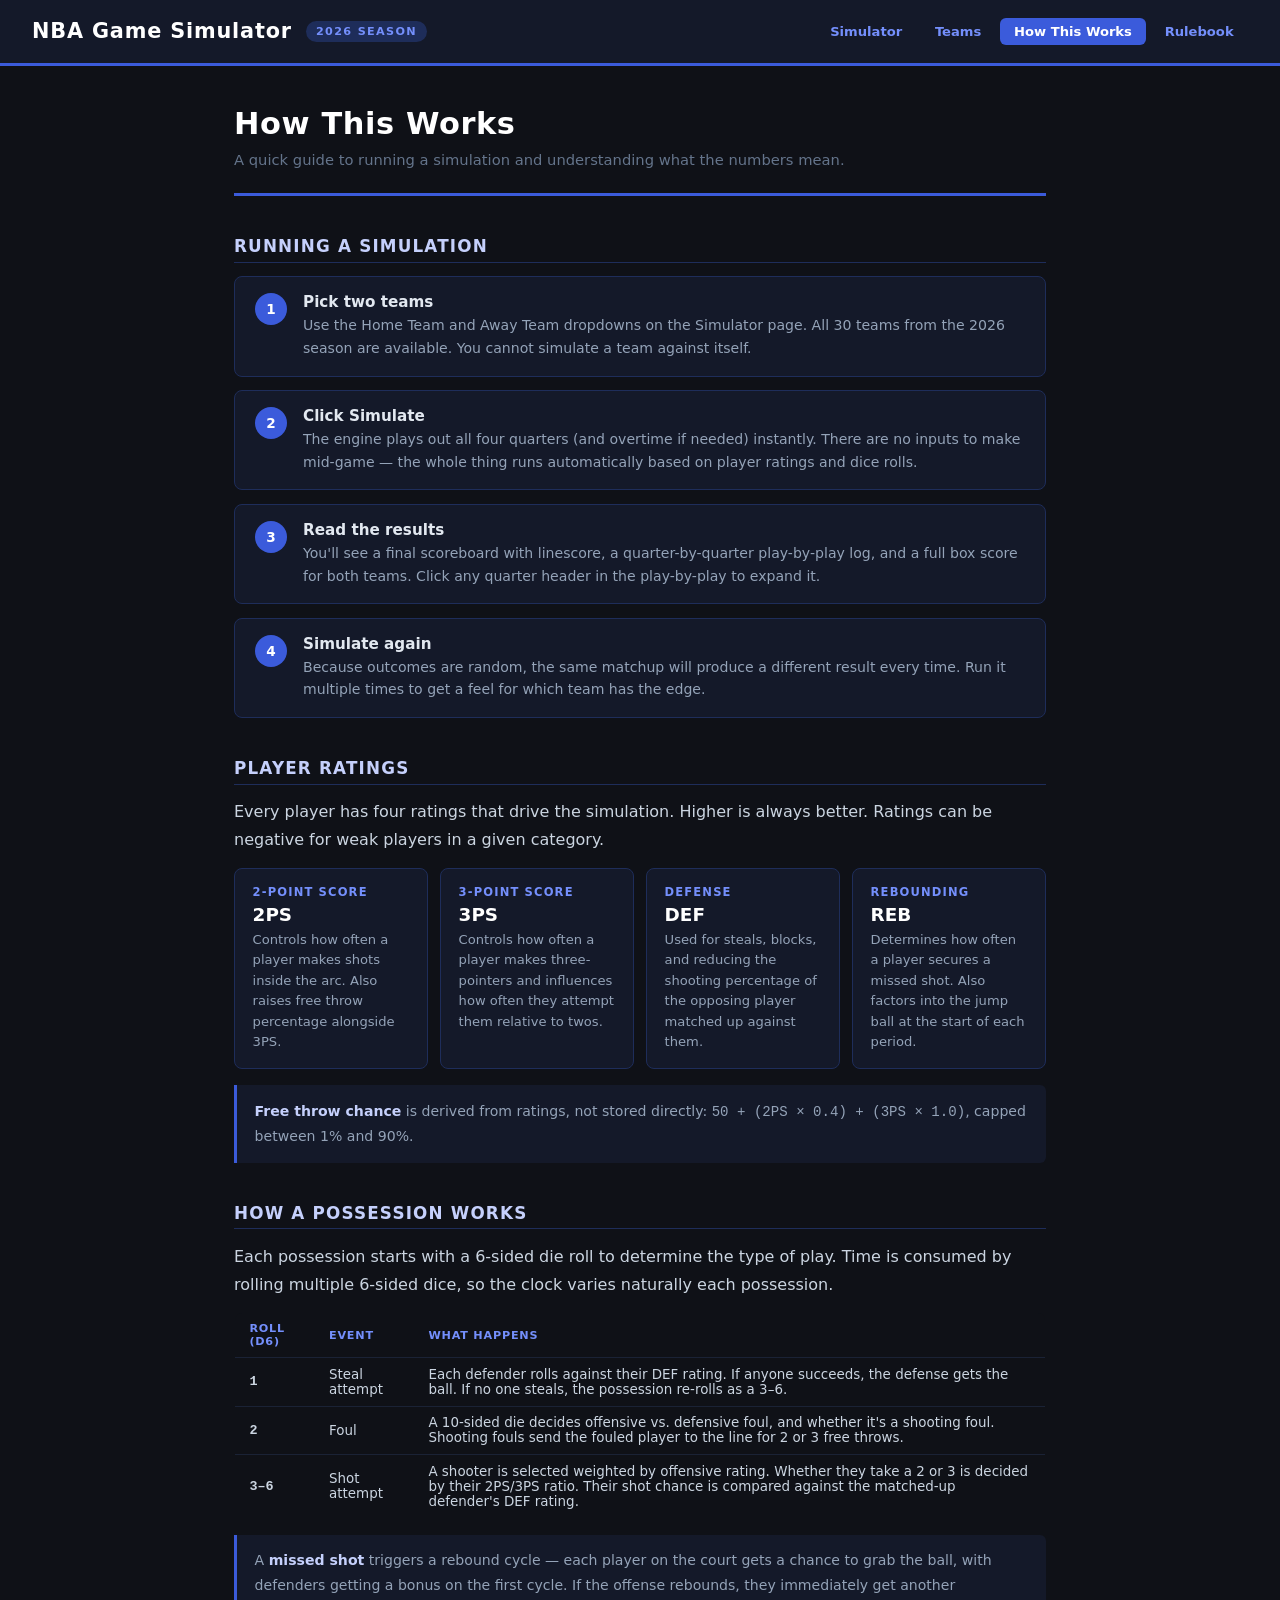
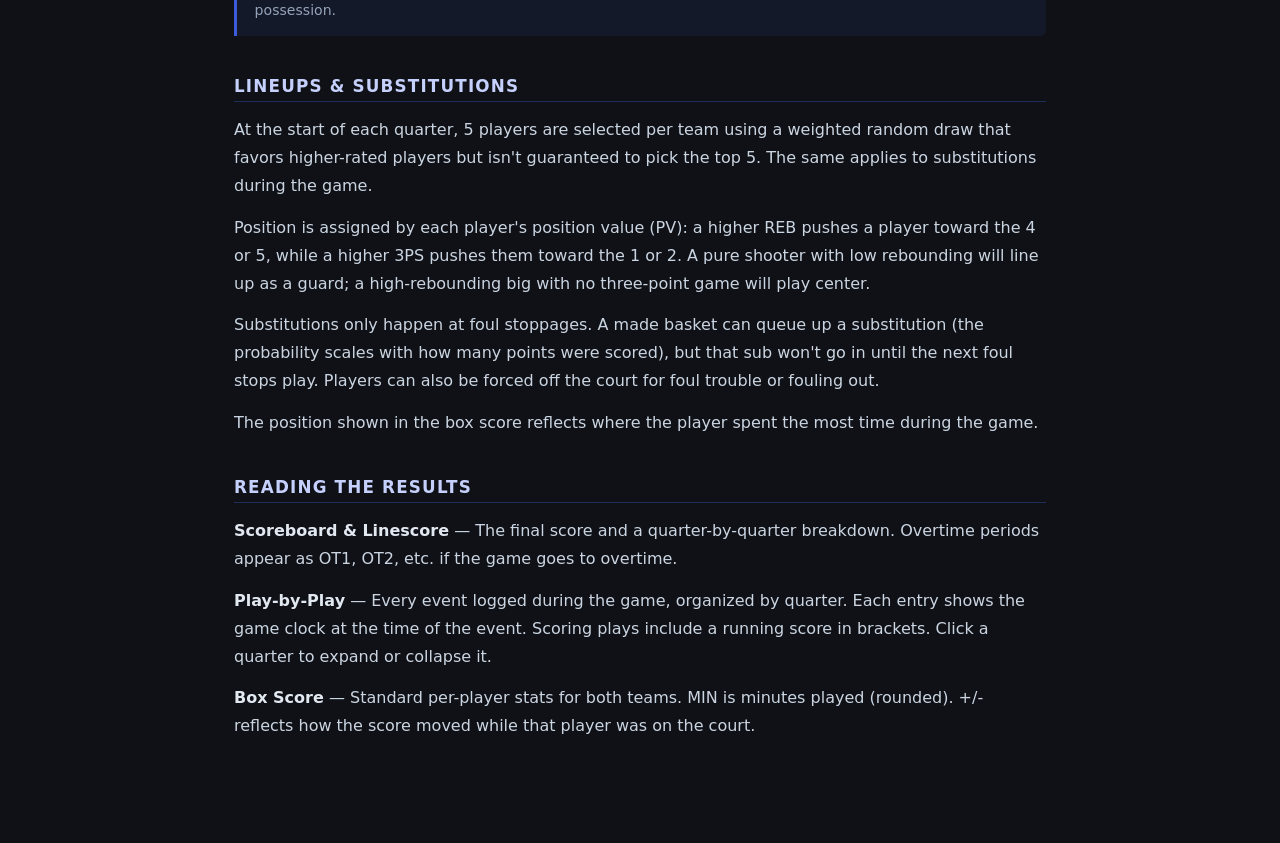
==== how-it-works.html @ 8e228cca "Add Teams and How This Works pages, switch to nba_rosters26_v2.json - Add teams.html: full roster vi" ====
<!DOCTYPE html>
<html lang="en">
<head>
  <meta charset="UTF-8">
  <meta name="viewport" content="width=device-width, initial-scale=1.0">
  <title>How This Works — NBA Game Simulator</title>
  <style>
    *, *::before, *::after { box-sizing: border-box; margin: 0; padding: 0; }

    body {
      font-family: 'Segoe UI', system-ui, sans-serif;
      background: #0f1117;
      color: #e2e8f0;
      min-height: 100vh;
    }

    header {
      background: #141929;
      border-bottom: 3px solid #3b5bdb;
      padding: 1.1rem 2rem;
      display: flex;
      align-items: center;
      justify-content: space-between;
      gap: 0.9rem;
    }
    .header-brand { display: flex; align-items: center; gap: 0.9rem; }
    header h1 { font-size: 1.3rem; font-weight: 800; letter-spacing: 0.04em; color: #fff; }
    .badge {
      font-size: 0.7rem; font-weight: 600; text-transform: uppercase;
      letter-spacing: 0.12em; color: #748ffc;
      background: #1e2d5a; padding: 0.25rem 0.6rem; border-radius: 999px;
    }
    .header-nav { display: flex; gap: 0.25rem; }
    .nav-link {
      color: #748ffc; text-decoration: none;
      padding: 0.4rem 0.9rem; border-radius: 6px;
      font-size: 0.82rem; font-weight: 600;
      transition: background 0.15s, color 0.15s;
    }
    .nav-link:hover { background: #1e2d5a; color: #c5d0fc; }
    .nav-link.active { background: #3b5bdb; color: #fff; }

    .container { max-width: 860px; margin: 0 auto; padding: 2.5rem 1.5rem 4rem; }

    /* ── Section layout ─────────────────────────────── */
    .page-title {
      font-size: 1.9rem; font-weight: 900; color: #fff;
      margin: 0 0 0.4rem; letter-spacing: 0.02em;
    }
    .page-subtitle {
      color: #64748b; font-size: 0.92rem; margin-bottom: 2.5rem;
      padding-bottom: 1.25rem; border-bottom: 3px solid #3b5bdb;
    }

    .section { margin-bottom: 2.5rem; }
    .section-title {
      font-size: 1.05rem; font-weight: 800; color: #c5d0fc;
      text-transform: uppercase; letter-spacing: 0.07em;
      margin-bottom: 0.85rem; padding-bottom: 0.35rem;
      border-bottom: 1px solid #1e2d5a;
    }

    p { color: #cbd5e1; line-height: 1.75; margin-bottom: 0.85rem; }
    p:last-child { margin-bottom: 0; }

    /* ── Steps ──────────────────────────────────────── */
    .steps { display: flex; flex-direction: column; gap: 0.85rem; }
    .step {
      display: flex; gap: 1rem; align-items: flex-start;
      background: #141929; border: 1px solid #1e2d5a;
      border-radius: 8px; padding: 1rem 1.25rem;
    }
    .step-num {
      flex-shrink: 0;
      width: 2rem; height: 2rem;
      background: #3b5bdb; color: #fff;
      border-radius: 50%; display: flex; align-items: center; justify-content: center;
      font-size: 0.85rem; font-weight: 800;
    }
    .step-body { flex: 1; }
    .step-body strong { color: #e2e8f0; display: block; margin-bottom: 0.2rem; font-size: 0.95rem; }
    .step-body span { color: #94a3b8; font-size: 0.88rem; line-height: 1.6; }

    /* ── Stat cards ─────────────────────────────────── */
    .stat-grid {
      display: grid;
      grid-template-columns: repeat(auto-fill, minmax(190px, 1fr));
      gap: 0.75rem;
    }
    .stat-card {
      background: #141929; border: 1px solid #1e2d5a;
      border-radius: 8px; padding: 1rem 1.1rem;
    }
    .stat-card .stat-name {
      font-size: 0.72rem; font-weight: 700; text-transform: uppercase;
      letter-spacing: 0.1em; color: #748ffc; margin-bottom: 0.35rem;
    }
    .stat-card .stat-abbr {
      font-size: 1.15rem; font-weight: 900; color: #fff; margin-bottom: 0.3rem;
    }
    .stat-card p { font-size: 0.82rem; color: #94a3b8; line-height: 1.55; margin: 0; }

    /* ── Event table ─────────────────────────────────── */
    .event-table {
      width: 100%; border-collapse: collapse;
      font-size: 0.84rem; border: 1px solid #1e2d5a; border-radius: 8px; overflow: hidden;
    }
    .event-table th, .event-table td {
      padding: 0.55rem 0.9rem; text-align: left; border-bottom: 1px solid #1a2235;
    }
    .event-table th {
      background: #0f1117; color: #748ffc;
      font-size: 0.7rem; font-weight: 700; text-transform: uppercase; letter-spacing: 0.07em;
    }
    .event-table td { color: #cbd5e1; }
    .event-table tr:last-child td { border-bottom: none; }
    .event-table tr:hover td { background: #172035; }
    .roll-val {
      font-family: 'Cascadia Code', 'Fira Code', 'Consolas', monospace;
      color: #69db7c; font-weight: 700;
    }

    /* ── Callout ────────────────────────────────────── */
    .callout {
      border-left: 3px solid #3b5bdb; background: #141929;
      border-radius: 0 6px 6px 0; padding: 0.85rem 1.1rem;
      margin-top: 1rem;
    }
    .callout p { font-size: 0.88rem; color: #94a3b8; margin: 0; }
    .callout strong { color: #c5d0fc; }
  </style>
</head>
<body>

<header>
  <div class="header-brand">
    <h1>NBA Game Simulator</h1>
    <span class="badge">2026 Season</span>
  </div>
  <nav class="header-nav">
    <a href="index.html" class="nav-link">Simulator</a>
    <a href="teams.html" class="nav-link">Teams</a>
    <a href="how-it-works.html" class="nav-link active">How This Works</a>
    <a href="rulebook.html" class="nav-link">Rulebook</a>
  </nav>
</header>

<div class="container">

  <h1 class="page-title">How This Works</h1>
  <p class="page-subtitle">A quick guide to running a simulation and understanding what the numbers mean.</p>

  <!-- ── Running a Simulation ───────────────────── -->
  <div class="section">
    <div class="section-title">Running a Simulation</div>
    <div class="steps">
      <div class="step">
        <div class="step-num">1</div>
        <div class="step-body">
          <strong>Pick two teams</strong>
          <span>Use the Home Team and Away Team dropdowns on the Simulator page. All 30 teams from the 2026 season are available. You cannot simulate a team against itself.</span>
        </div>
      </div>
      <div class="step">
        <div class="step-num">2</div>
        <div class="step-body">
          <strong>Click Simulate</strong>
          <span>The engine plays out all four quarters (and overtime if needed) instantly. There are no inputs to make mid-game — the whole thing runs automatically based on player ratings and dice rolls.</span>
        </div>
      </div>
      <div class="step">
        <div class="step-num">3</div>
        <div class="step-body">
          <strong>Read the results</strong>
          <span>You'll see a final scoreboard with linescore, a quarter-by-quarter play-by-play log, and a full box score for both teams. Click any quarter header in the play-by-play to expand it.</span>
        </div>
      </div>
      <div class="step">
        <div class="step-num">4</div>
        <div class="step-body">
          <strong>Simulate again</strong>
          <span>Because outcomes are random, the same matchup will produce a different result every time. Run it multiple times to get a feel for which team has the edge.</span>
        </div>
      </div>
    </div>
  </div>

  <!-- ── Player Ratings ─────────────────────────── -->
  <div class="section">
    <div class="section-title">Player Ratings</div>
    <p>Every player has four ratings that drive the simulation. Higher is always better. Ratings can be negative for weak players in a given category.</p>
    <div class="stat-grid">
      <div class="stat-card">
        <div class="stat-name">2-Point Score</div>
        <div class="stat-abbr">2PS</div>
        <p>Controls how often a player makes shots inside the arc. Also raises free throw percentage alongside 3PS.</p>
      </div>
      <div class="stat-card">
        <div class="stat-name">3-Point Score</div>
        <div class="stat-abbr">3PS</div>
        <p>Controls how often a player makes three-pointers and influences how often they attempt them relative to twos.</p>
      </div>
      <div class="stat-card">
        <div class="stat-name">Defense</div>
        <div class="stat-abbr">DEF</div>
        <p>Used for steals, blocks, and reducing the shooting percentage of the opposing player matched up against them.</p>
      </div>
      <div class="stat-card">
        <div class="stat-name">Rebounding</div>
        <div class="stat-abbr">REB</div>
        <p>Determines how often a player secures a missed shot. Also factors into the jump ball at the start of each period.</p>
      </div>
    </div>
    <div class="callout">
      <p><strong>Free throw chance</strong> is derived from ratings, not stored directly: <code>50 + (2PS × 0.4) + (3PS × 1.0)</code>, capped between 1% and 90%.</p>
    </div>
  </div>

  <!-- ── How a Possession Works ─────────────────── -->
  <div class="section">
    <div class="section-title">How a Possession Works</div>
    <p>Each possession starts with a 6-sided die roll to determine the type of play. Time is consumed by rolling multiple 6-sided dice, so the clock varies naturally each possession.</p>
    <table class="event-table">
      <thead>
        <tr><th>Roll (d6)</th><th>Event</th><th>What happens</th></tr>
      </thead>
      <tbody>
        <tr>
          <td class="roll-val">1</td>
          <td>Steal attempt</td>
          <td>Each defender rolls against their DEF rating. If anyone succeeds, the defense gets the ball. If no one steals, the possession re-rolls as a 3–6.</td>
        </tr>
        <tr>
          <td class="roll-val">2</td>
          <td>Foul</td>
          <td>A 10-sided die decides offensive vs. defensive foul, and whether it's a shooting foul. Shooting fouls send the fouled player to the line for 2 or 3 free throws.</td>
        </tr>
        <tr>
          <td class="roll-val">3–6</td>
          <td>Shot attempt</td>
          <td>A shooter is selected weighted by offensive rating. Whether they take a 2 or 3 is decided by their 2PS/3PS ratio. Their shot chance is compared against the matched-up defender's DEF rating.</td>
        </tr>
      </tbody>
    </table>
    <div class="callout">
      <p>A <strong>missed shot</strong> triggers a rebound cycle — each player on the court gets a chance to grab the ball, with defenders getting a bonus on the first cycle. If the offense rebounds, they immediately get another possession.</p>
    </div>
  </div>

  <!-- ── Lineups & Substitutions ────────────────── -->
  <div class="section">
    <div class="section-title">Lineups &amp; Substitutions</div>
    <p>At the start of each quarter, 5 players are selected per team using a weighted random draw that favors higher-rated players but isn't guaranteed to pick the top 5. The same applies to substitutions during the game.</p>
    <p>Position is assigned by each player's position value (PV): a higher REB pushes a player toward the 4 or 5, while a higher 3PS pushes them toward the 1 or 2. A pure shooter with low rebounding will line up as a guard; a high-rebounding big with no three-point game will play center.</p>
    <p>Substitutions only happen at foul stoppages. A made basket can queue up a substitution (the probability scales with how many points were scored), but that sub won't go in until the next foul stops play. Players can also be forced off the court for foul trouble or fouling out.</p>
    <p>The position shown in the box score reflects where the player spent the most time during the game.</p>
  </div>

  <!-- ── Reading the Results ────────────────────── -->
  <div class="section">
    <div class="section-title">Reading the Results</div>
    <p><strong style="color:#e2e8f0;">Scoreboard &amp; Linescore</strong> — The final score and a quarter-by-quarter breakdown. Overtime periods appear as OT1, OT2, etc. if the game goes to overtime.</p>
    <p><strong style="color:#e2e8f0;">Play-by-Play</strong> — Every event logged during the game, organized by quarter. Each entry shows the game clock at the time of the event. Scoring plays include a running score in brackets. Click a quarter to expand or collapse it.</p>
    <p><strong style="color:#e2e8f0;">Box Score</strong> — Standard per-player stats for both teams. MIN is minutes played (rounded). +/- reflects how the score moved while that player was on the court.</p>
  </div>

</div>
</body>
</html>
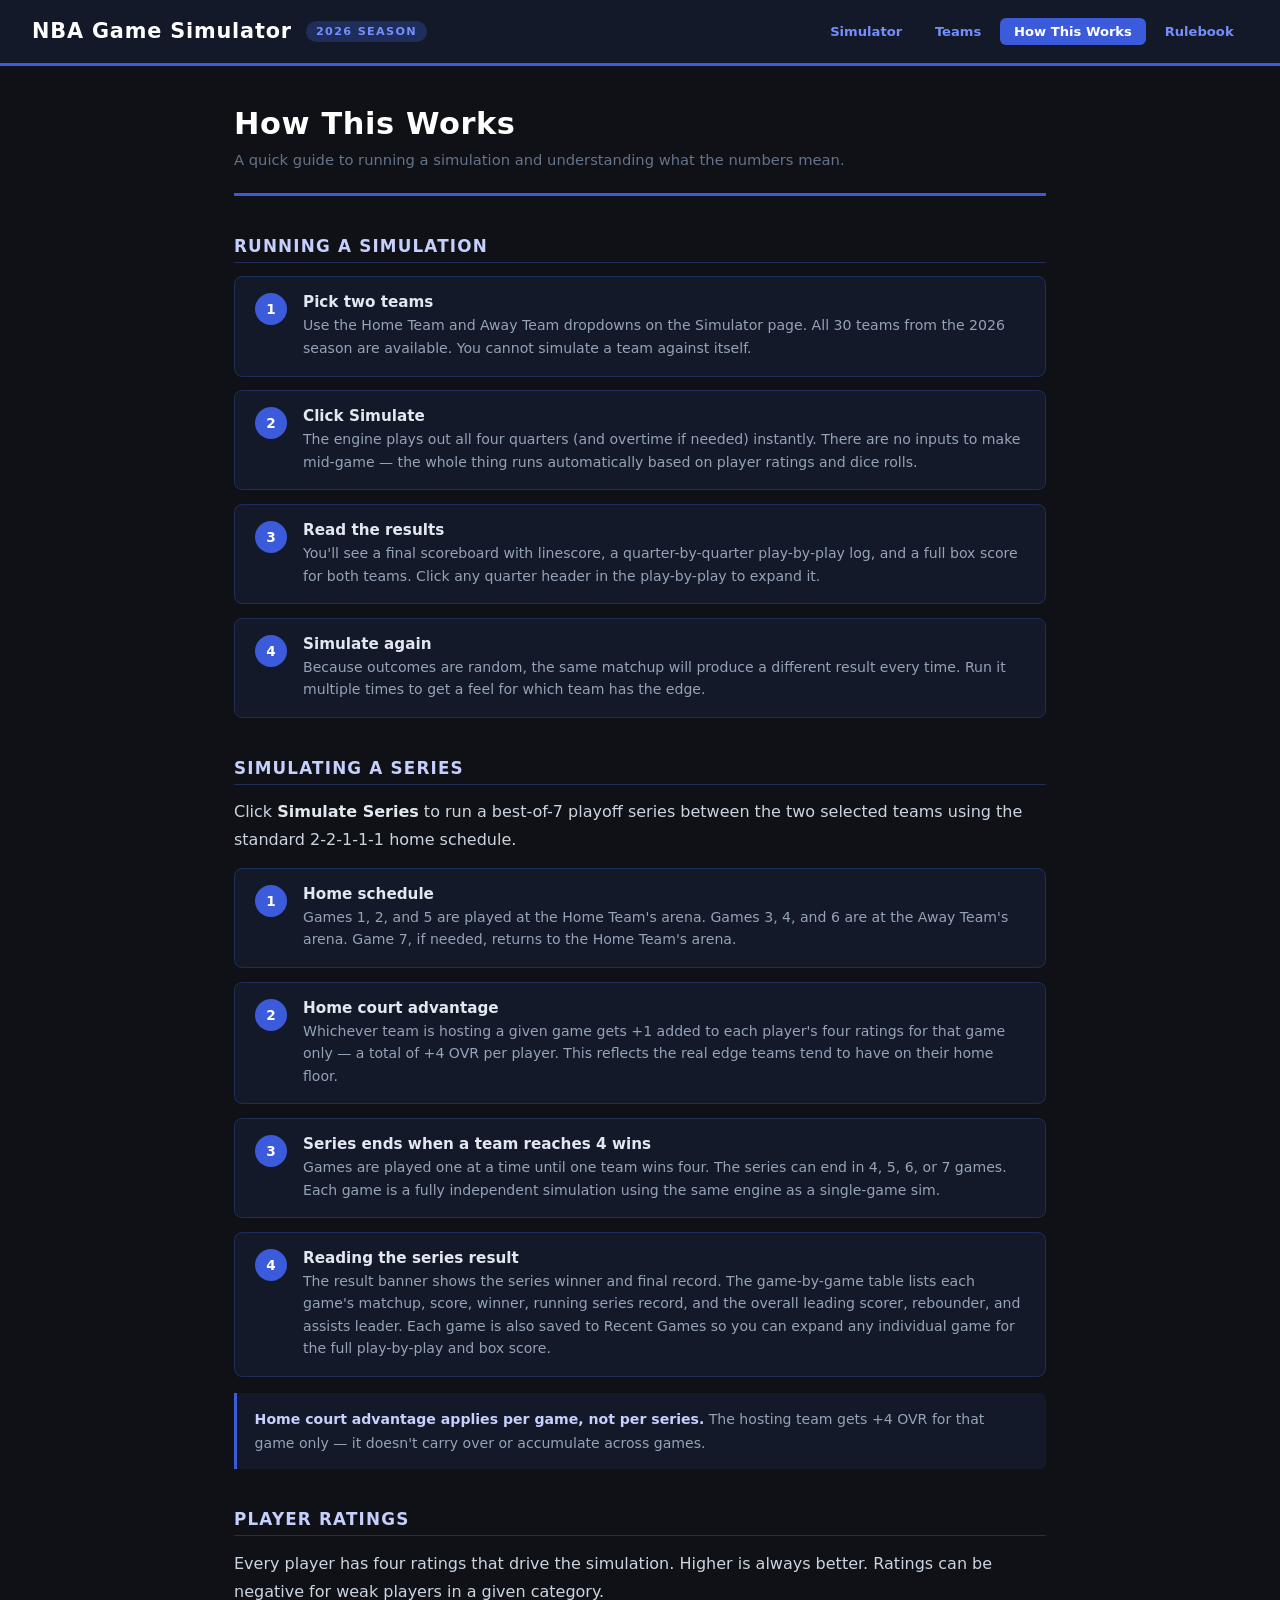
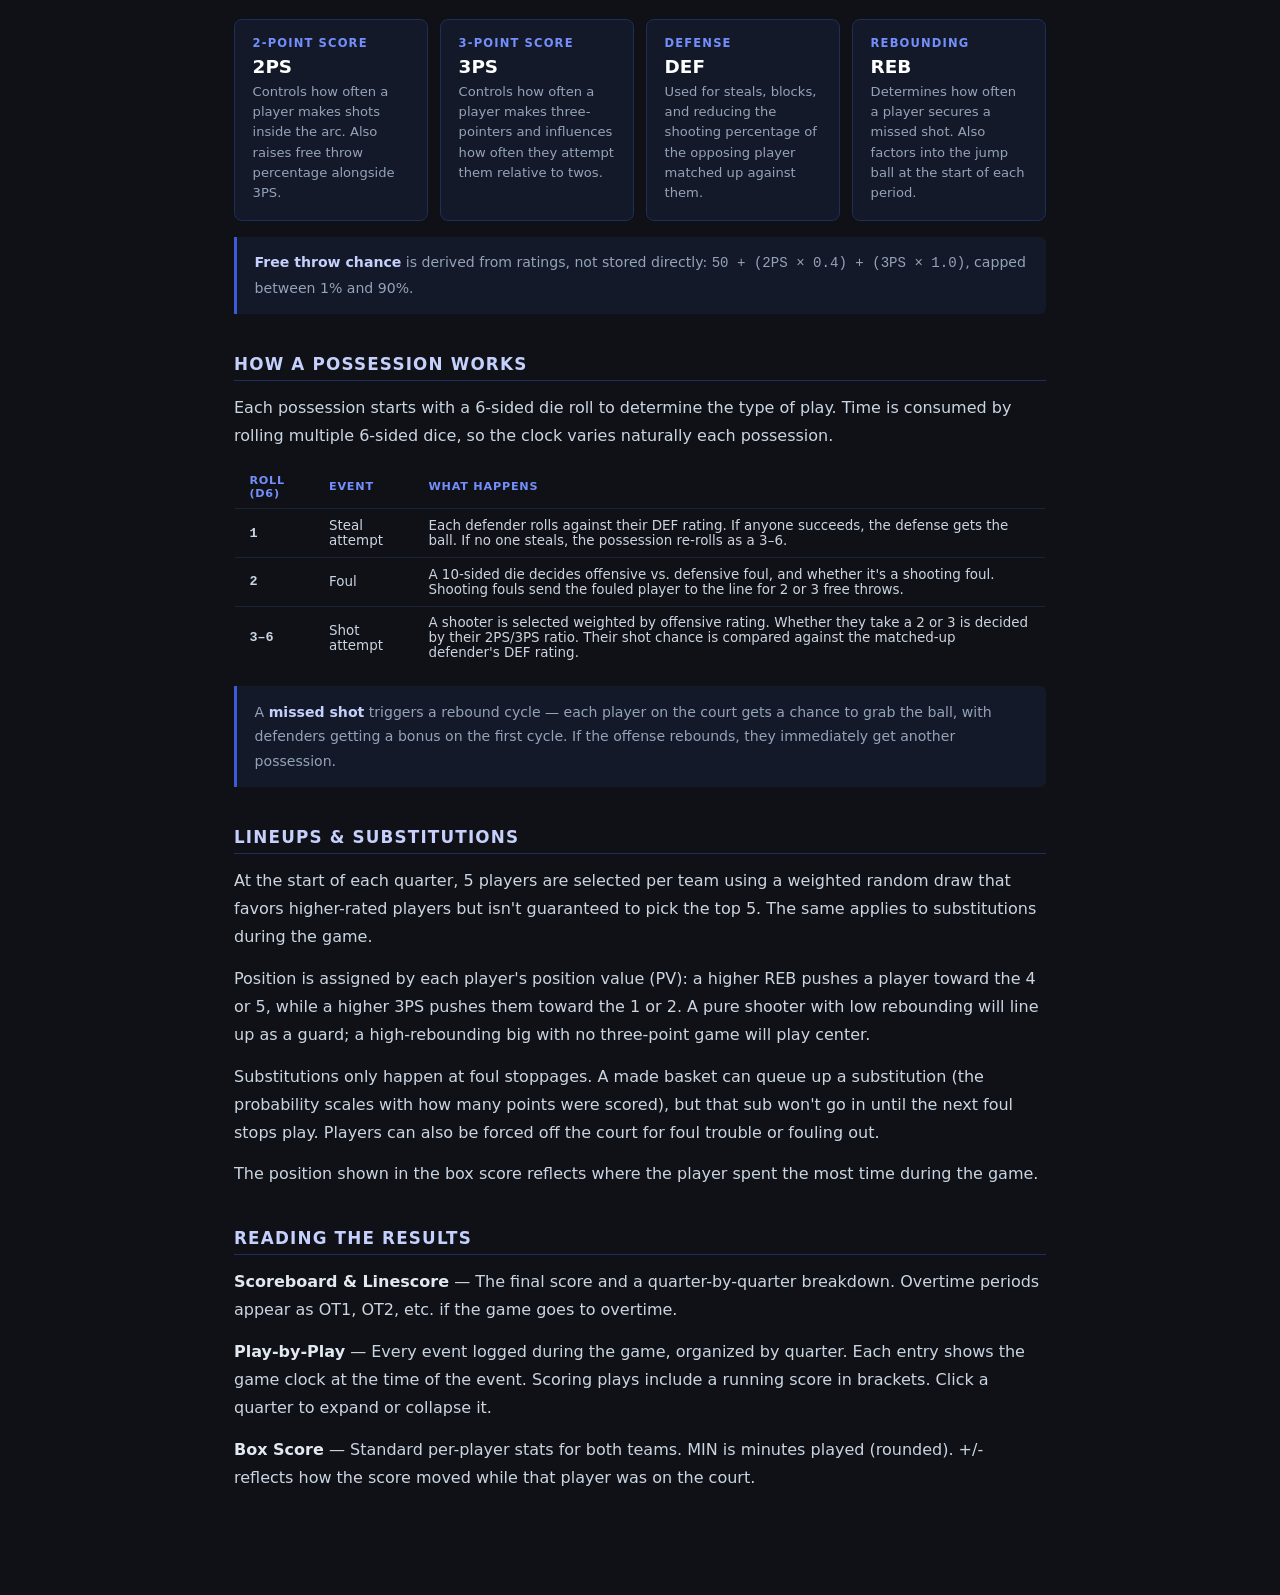
==== commit 435773e5: "Add series mode explanation to How It Works page" ====
--- a/how-it-works.html
+++ b/how-it-works.html
@@ -4,42 +4,8 @@
   <meta charset="UTF-8">
   <meta name="viewport" content="width=device-width, initial-scale=1.0">
   <title>How This Works — NBA Game Simulator</title>
+  <link rel="stylesheet" href="common.css">
   <style>
-    *, *::before, *::after { box-sizing: border-box; margin: 0; padding: 0; }
-
-    body {
-      font-family: 'Segoe UI', system-ui, sans-serif;
-      background: #0f1117;
-      color: #e2e8f0;
-      min-height: 100vh;
-    }
-
-    header {
-      background: #141929;
-      border-bottom: 3px solid #3b5bdb;
-      padding: 1.1rem 2rem;
-      display: flex;
-      align-items: center;
-      justify-content: space-between;
-      gap: 0.9rem;
-    }
-    .header-brand { display: flex; align-items: center; gap: 0.9rem; }
-    header h1 { font-size: 1.3rem; font-weight: 800; letter-spacing: 0.04em; color: #fff; }
-    .badge {
-      font-size: 0.7rem; font-weight: 600; text-transform: uppercase;
-      letter-spacing: 0.12em; color: #748ffc;
-      background: #1e2d5a; padding: 0.25rem 0.6rem; border-radius: 999px;
-    }
-    .header-nav { display: flex; gap: 0.25rem; }
-    .nav-link {
-      color: #748ffc; text-decoration: none;
-      padding: 0.4rem 0.9rem; border-radius: 6px;
-      font-size: 0.82rem; font-weight: 600;
-      transition: background 0.15s, color 0.15s;
-    }
-    .nav-link:hover { background: #1e2d5a; color: #c5d0fc; }
-    .nav-link.active { background: #3b5bdb; color: #fff; }
-
     .container { max-width: 860px; margin: 0 auto; padding: 2.5rem 1.5rem 4rem; }
 
     /* ── Section layout ─────────────────────────────── */
@@ -182,6 +148,45 @@
           <span>Because outcomes are random, the same matchup will produce a different result every time. Run it multiple times to get a feel for which team has the edge.</span>
         </div>
       </div>
+    </div>
+  </div>
+
+  <!-- ── Simulating a Series ──────────────────────── -->
+  <div class="section">
+    <div class="section-title">Simulating a Series</div>
+    <p>Click <strong style="color:#e2e8f0;">Simulate Series</strong> to run a best-of-7 playoff series between the two selected teams using the standard 2-2-1-1-1 home schedule.</p>
+    <div class="steps">
+      <div class="step">
+        <div class="step-num">1</div>
+        <div class="step-body">
+          <strong>Home schedule</strong>
+          <span>Games 1, 2, and 5 are played at the Home Team's arena. Games 3, 4, and 6 are at the Away Team's arena. Game 7, if needed, returns to the Home Team's arena.</span>
+        </div>
+      </div>
+      <div class="step">
+        <div class="step-num">2</div>
+        <div class="step-body">
+          <strong>Home court advantage</strong>
+          <span>Whichever team is hosting a given game gets +1 added to each player's four ratings for that game only — a total of +4 OVR per player. This reflects the real edge teams tend to have on their home floor.</span>
+        </div>
+      </div>
+      <div class="step">
+        <div class="step-num">3</div>
+        <div class="step-body">
+          <strong>Series ends when a team reaches 4 wins</strong>
+          <span>Games are played one at a time until one team wins four. The series can end in 4, 5, 6, or 7 games. Each game is a fully independent simulation using the same engine as a single-game sim.</span>
+        </div>
+      </div>
+      <div class="step">
+        <div class="step-num">4</div>
+        <div class="step-body">
+          <strong>Reading the series result</strong>
+          <span>The result banner shows the series winner and final record. The game-by-game table lists each game's matchup, score, winner, running series record, and the overall leading scorer, rebounder, and assists leader. Each game is also saved to Recent Games so you can expand any individual game for the full play-by-play and box score.</span>
+        </div>
+      </div>
+    </div>
+    <div class="callout">
+      <p><strong>Home court advantage applies per game, not per series.</strong> The hosting team gets +4 OVR for that game only — it doesn't carry over or accumulate across games.</p>
     </div>
   </div>
 
--- a/common.css
+++ b/common.css
@@ -0,0 +1,34 @@
+*, *::before, *::after { box-sizing: border-box; margin: 0; padding: 0; }
+
+body {
+  font-family: 'Segoe UI', system-ui, sans-serif;
+  background: #0f1117;
+  color: #e2e8f0;
+  min-height: 100vh;
+}
+
+header {
+  background: #141929;
+  border-bottom: 3px solid #3b5bdb;
+  padding: 1.1rem 2rem;
+  display: flex;
+  align-items: center;
+  justify-content: space-between;
+  gap: 0.9rem;
+}
+.header-brand { display: flex; align-items: center; gap: 0.9rem; }
+header h1 { font-size: 1.3rem; font-weight: 800; letter-spacing: 0.04em; color: #fff; }
+.badge {
+  font-size: 0.7rem; font-weight: 600; text-transform: uppercase;
+  letter-spacing: 0.12em; color: #748ffc;
+  background: #1e2d5a; padding: 0.25rem 0.6rem; border-radius: 999px;
+}
+.header-nav { display: flex; gap: 0.25rem; }
+.nav-link {
+  color: #748ffc; text-decoration: none;
+  padding: 0.4rem 0.9rem; border-radius: 6px;
+  font-size: 0.82rem; font-weight: 600;
+  transition: background 0.15s, color 0.15s;
+}
+.nav-link:hover { background: #1e2d5a; color: #c5d0fc; }
+.nav-link.active { background: #3b5bdb; color: #fff; }
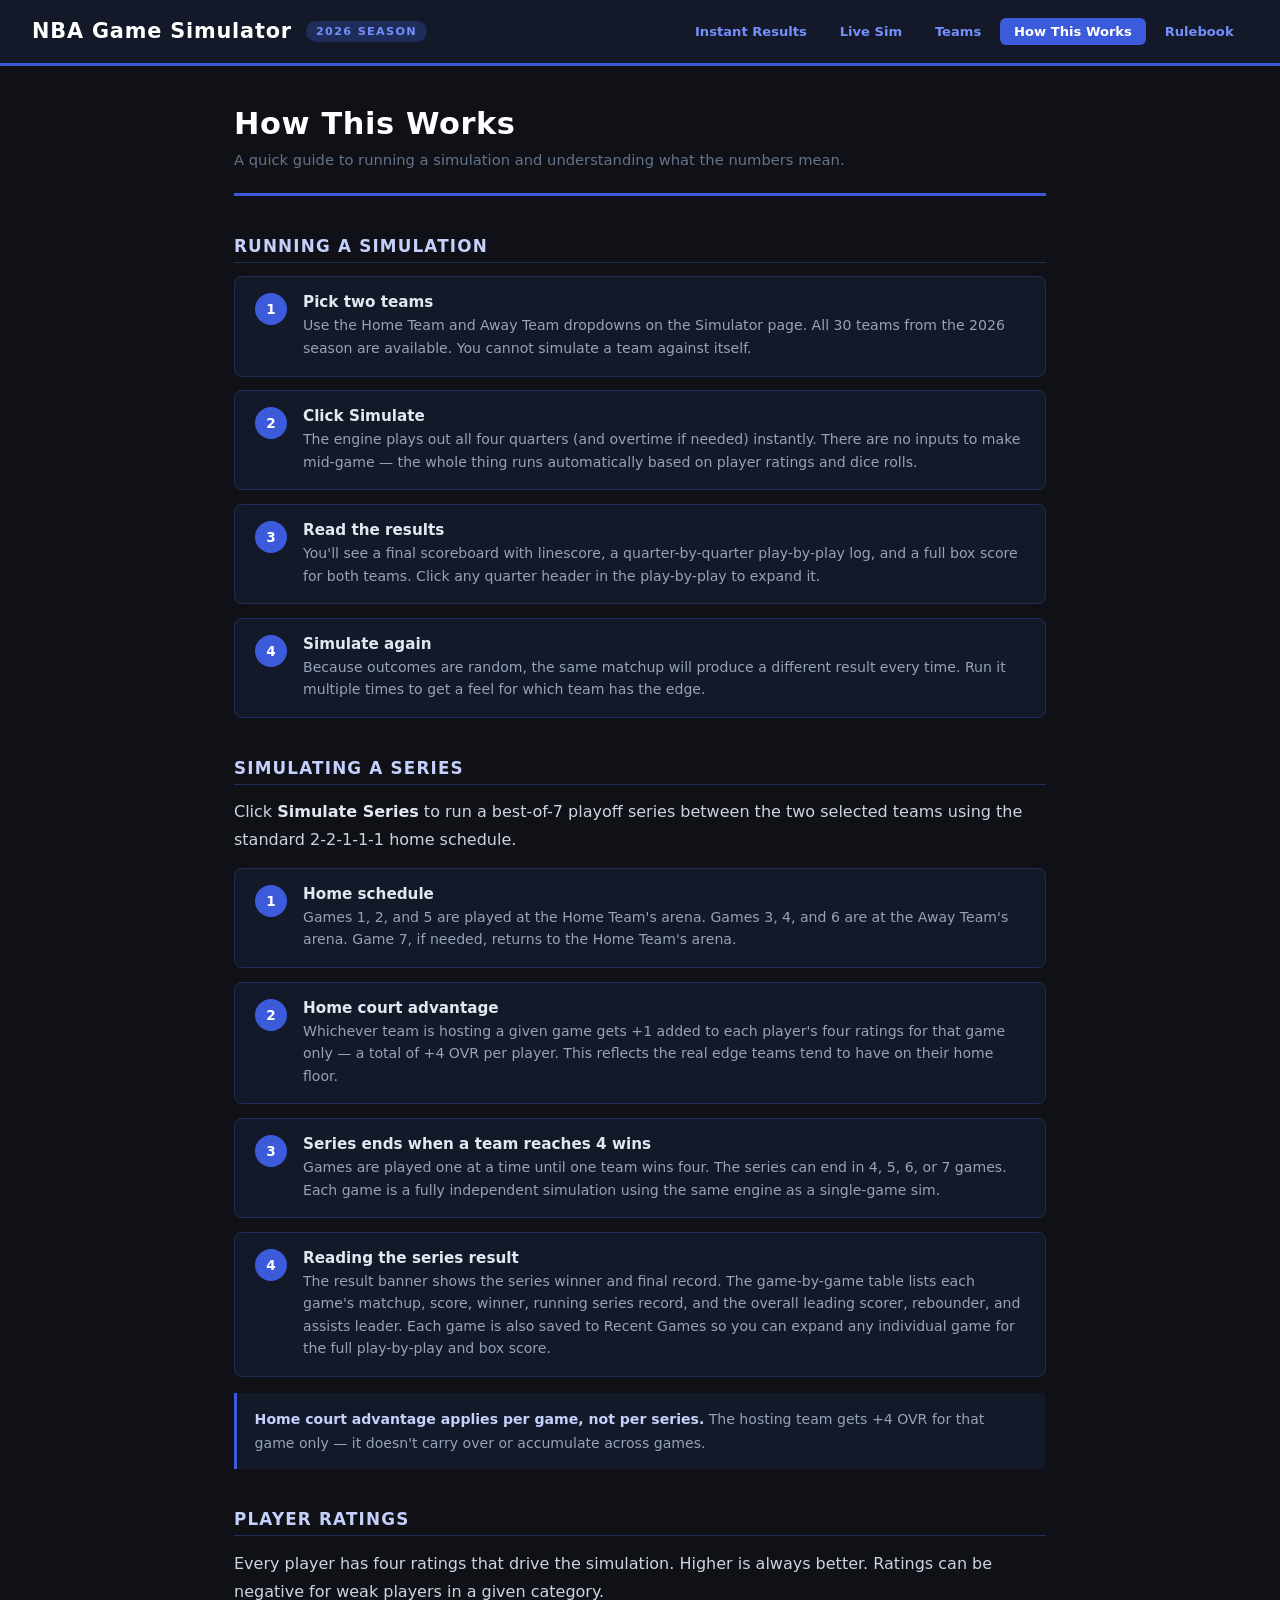
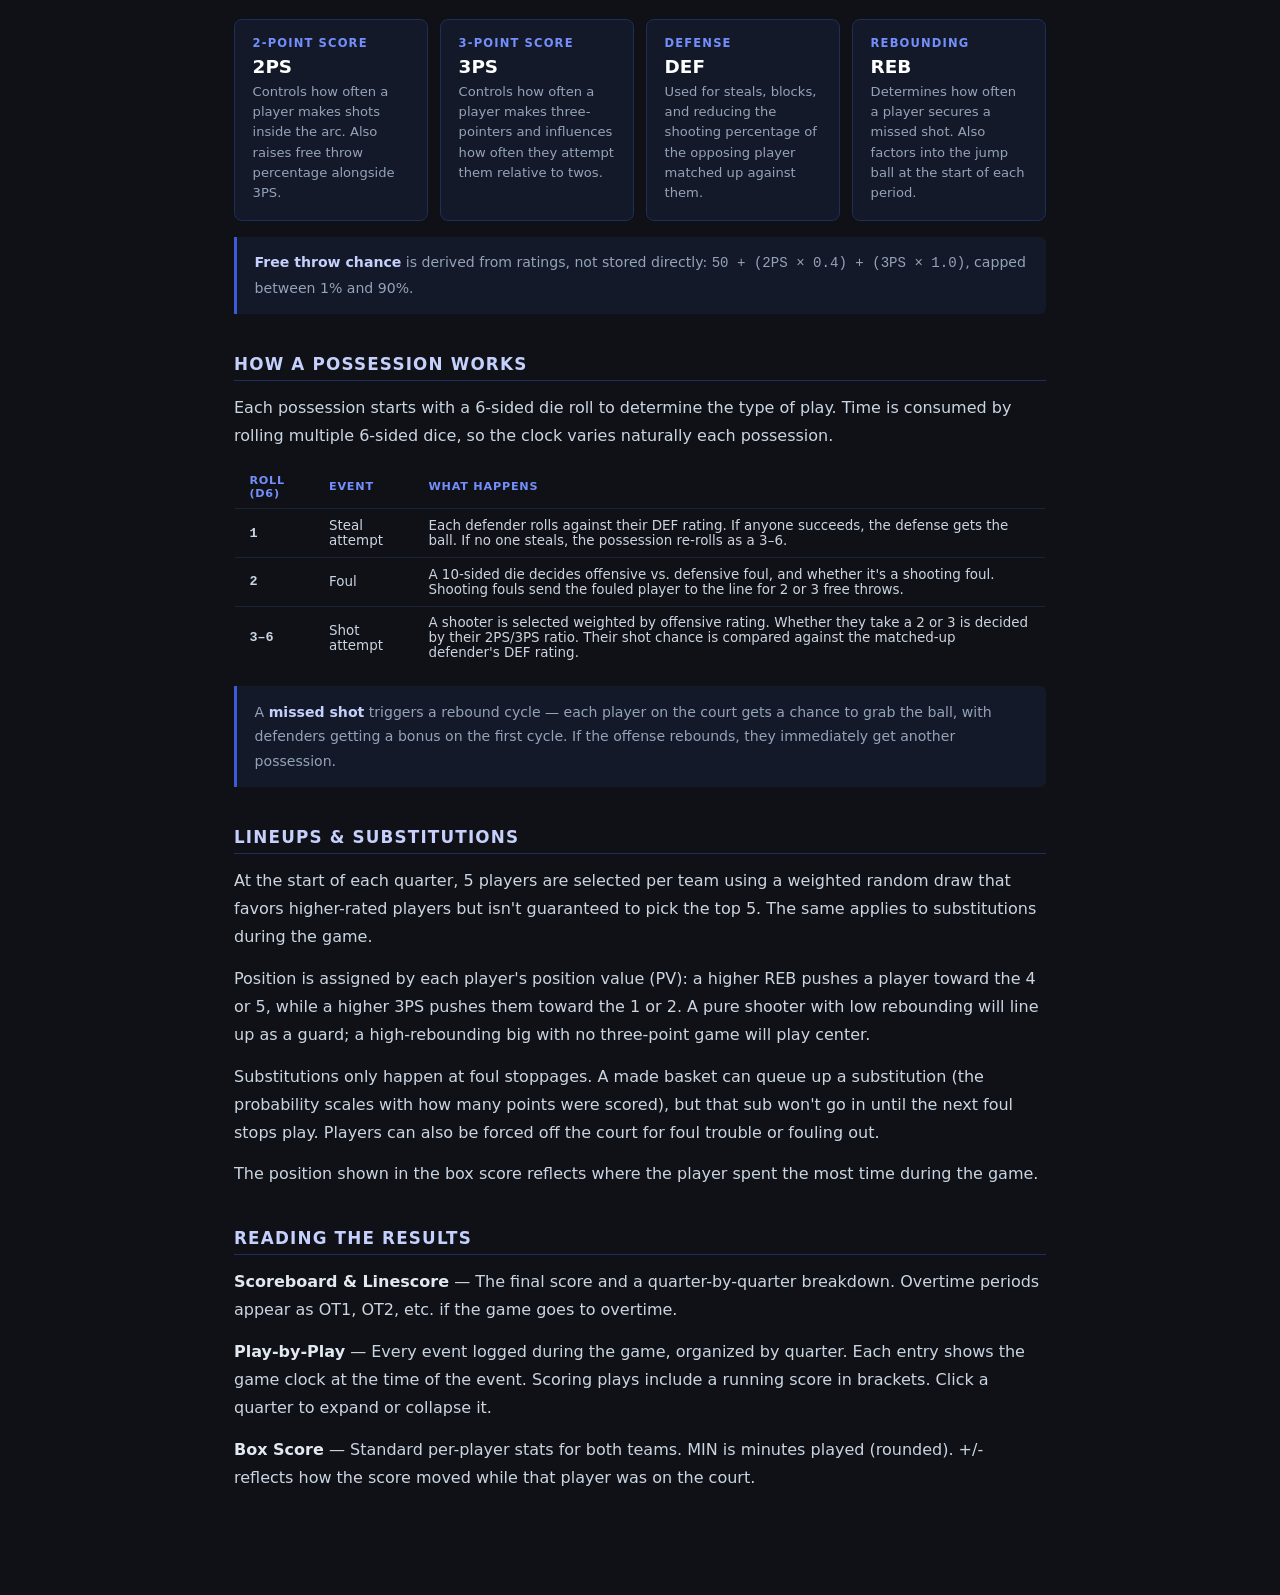
==== commit 1a9df5a5: "Add Live Sim page and rename Simulator nav to Instant Results - New live.html: speed-controlled even" ====
--- a/how-it-works.html
+++ b/how-it-works.html
@@ -104,7 +104,8 @@
     <span class="badge">2026 Season</span>
   </div>
   <nav class="header-nav">
-    <a href="index.html" class="nav-link">Simulator</a>
+    <a href="index.html" class="nav-link">Instant Results</a>
+    <a href="live.html" class="nav-link">Live Sim</a>
     <a href="teams.html" class="nav-link">Teams</a>
     <a href="how-it-works.html" class="nav-link active">How This Works</a>
     <a href="rulebook.html" class="nav-link">Rulebook</a>
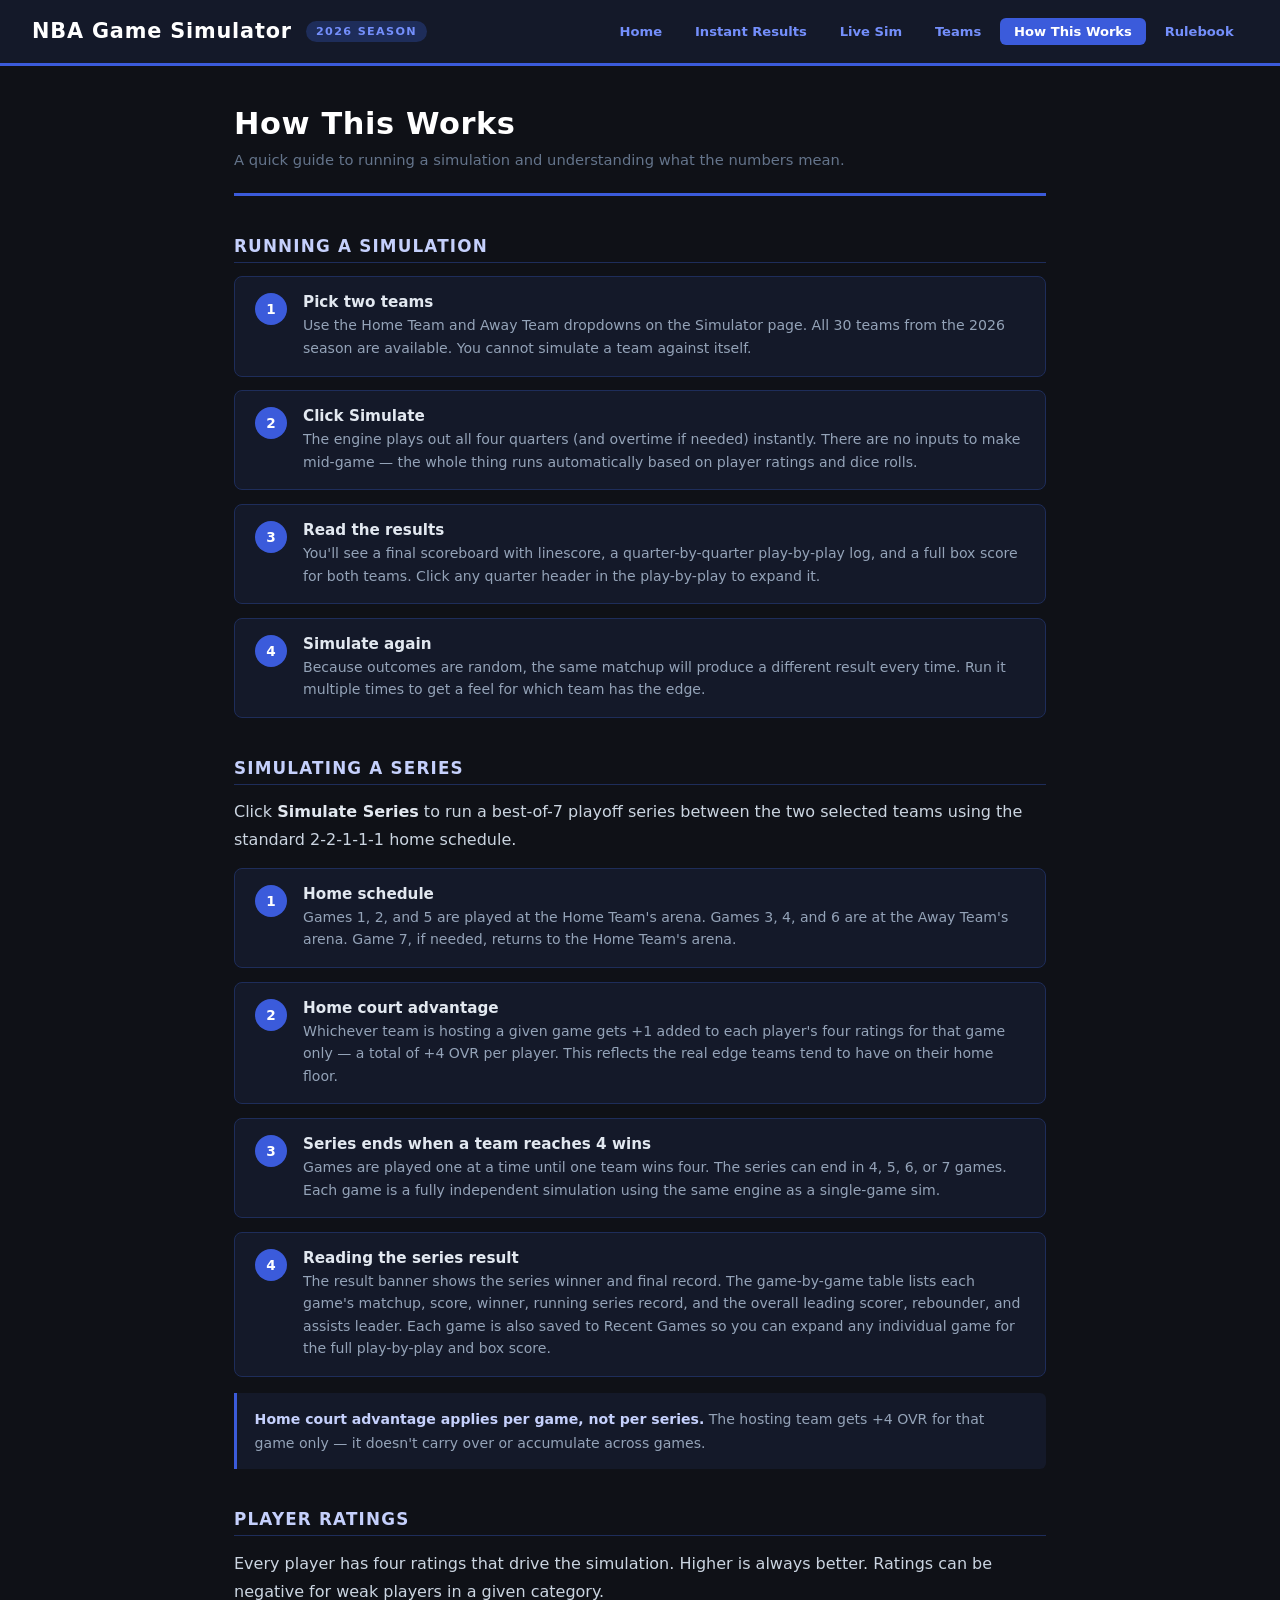
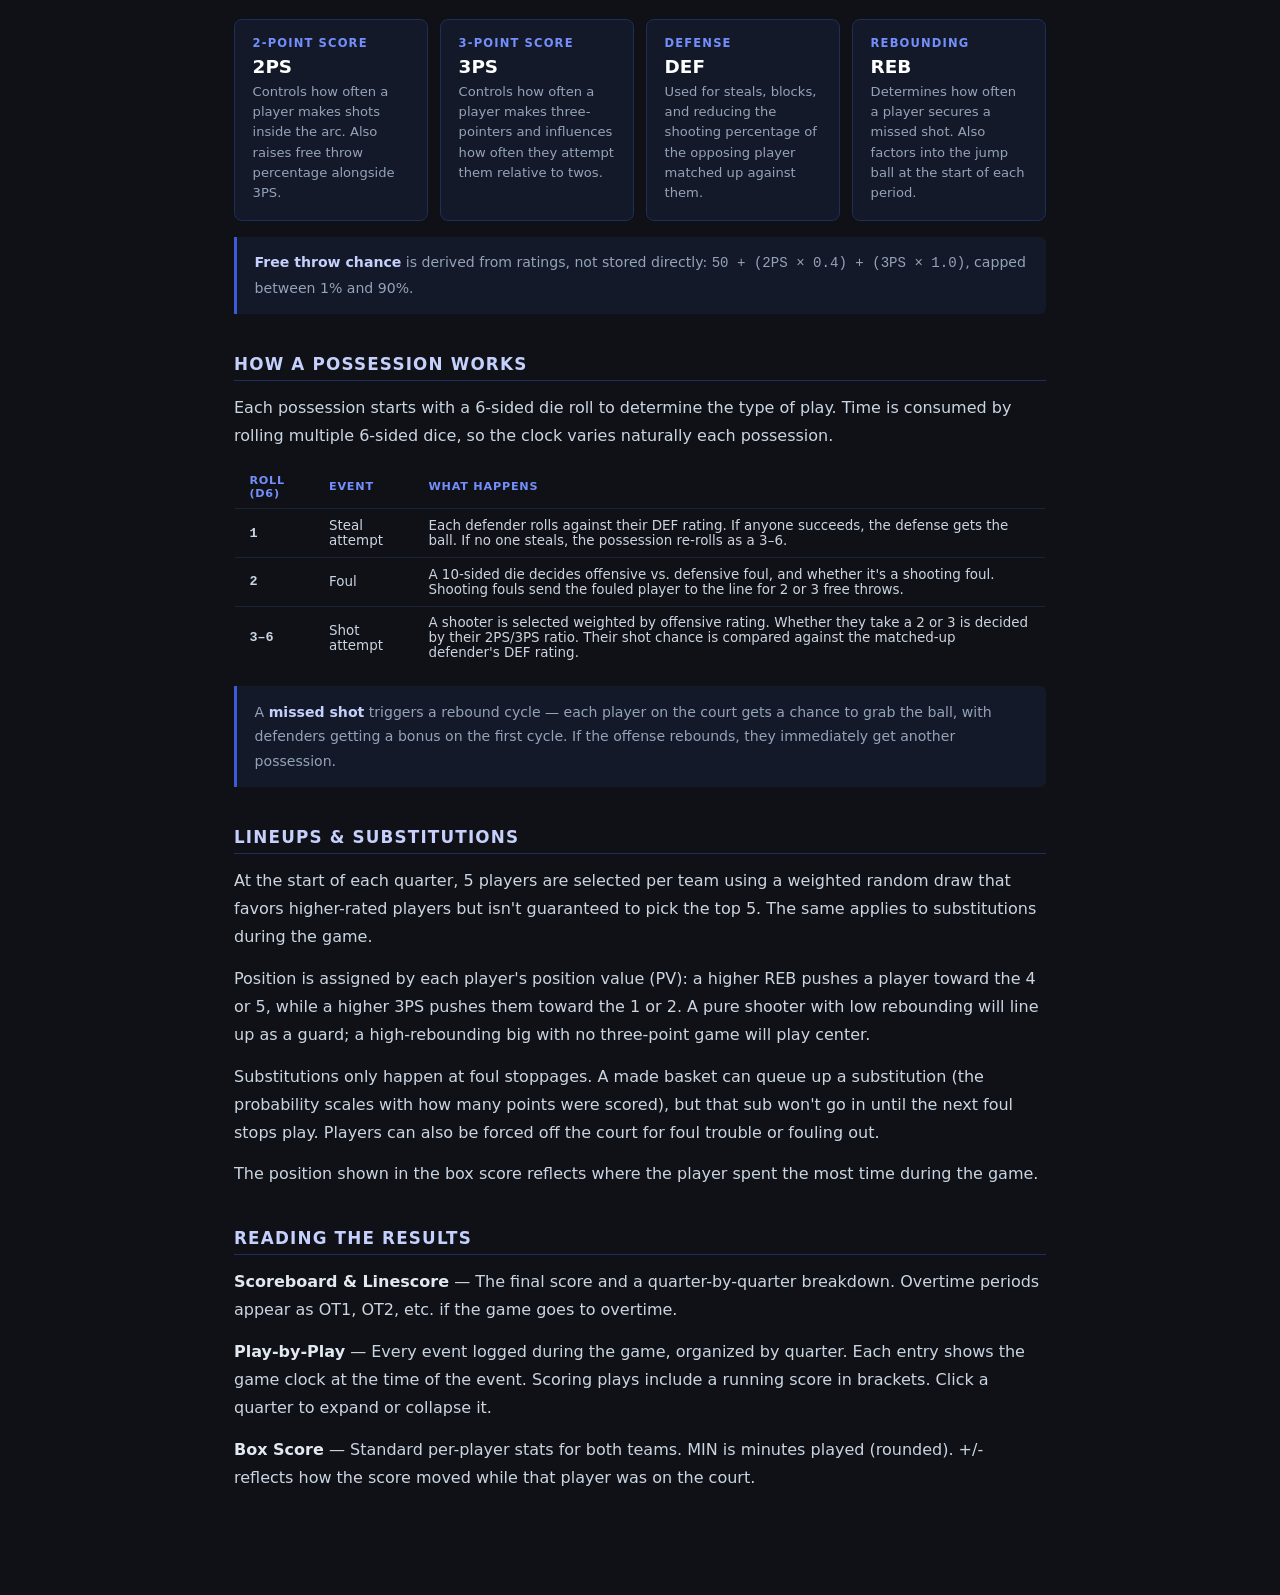
==== commit d800c7e1: "Add home page and move Instant Results to simulator.html - New index.html: landing page with hero, f" ====
--- a/how-it-works.html
+++ b/how-it-works.html
@@ -104,7 +104,8 @@
     <span class="badge">2026 Season</span>
   </div>
   <nav class="header-nav">
-    <a href="index.html" class="nav-link">Instant Results</a>
+    <a href="index.html" class="nav-link">Home</a>
+    <a href="simulator.html" class="nav-link">Instant Results</a>
     <a href="live.html" class="nav-link">Live Sim</a>
     <a href="teams.html" class="nav-link">Teams</a>
     <a href="how-it-works.html" class="nav-link active">How This Works</a>
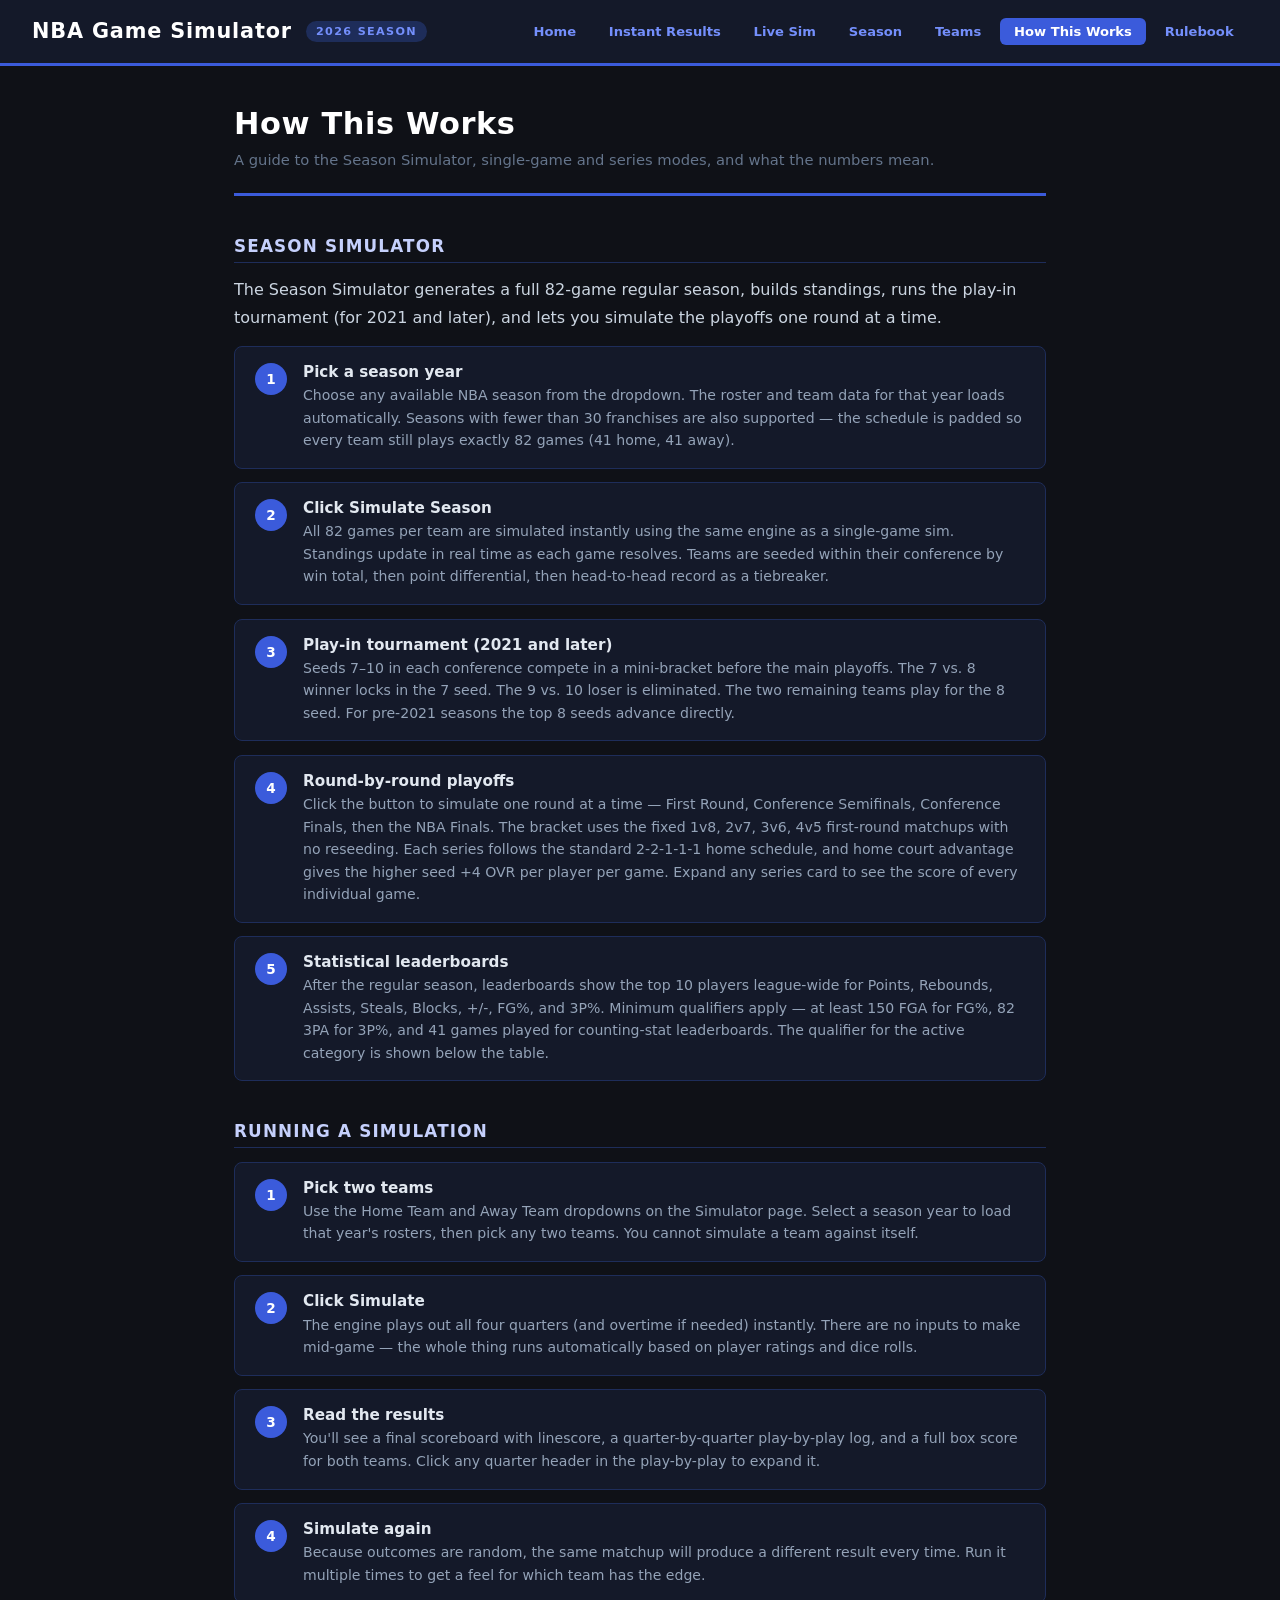
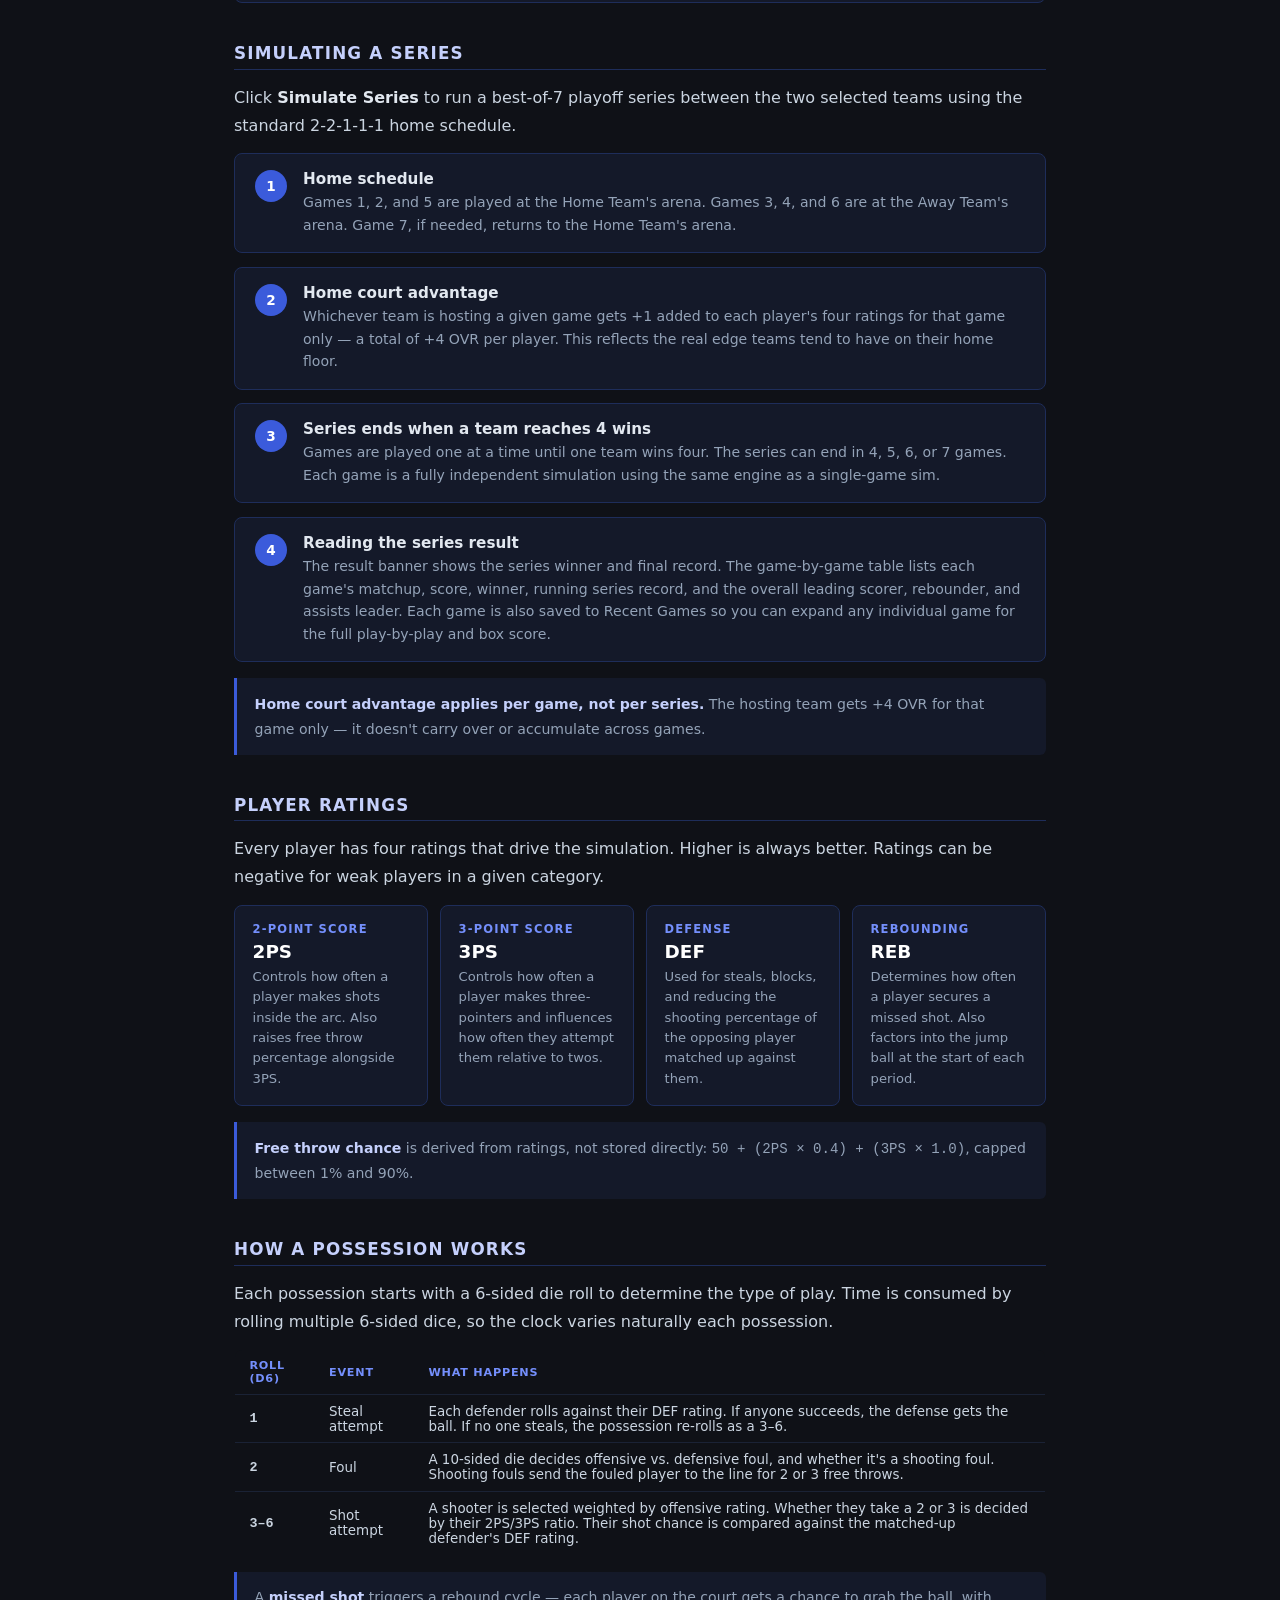
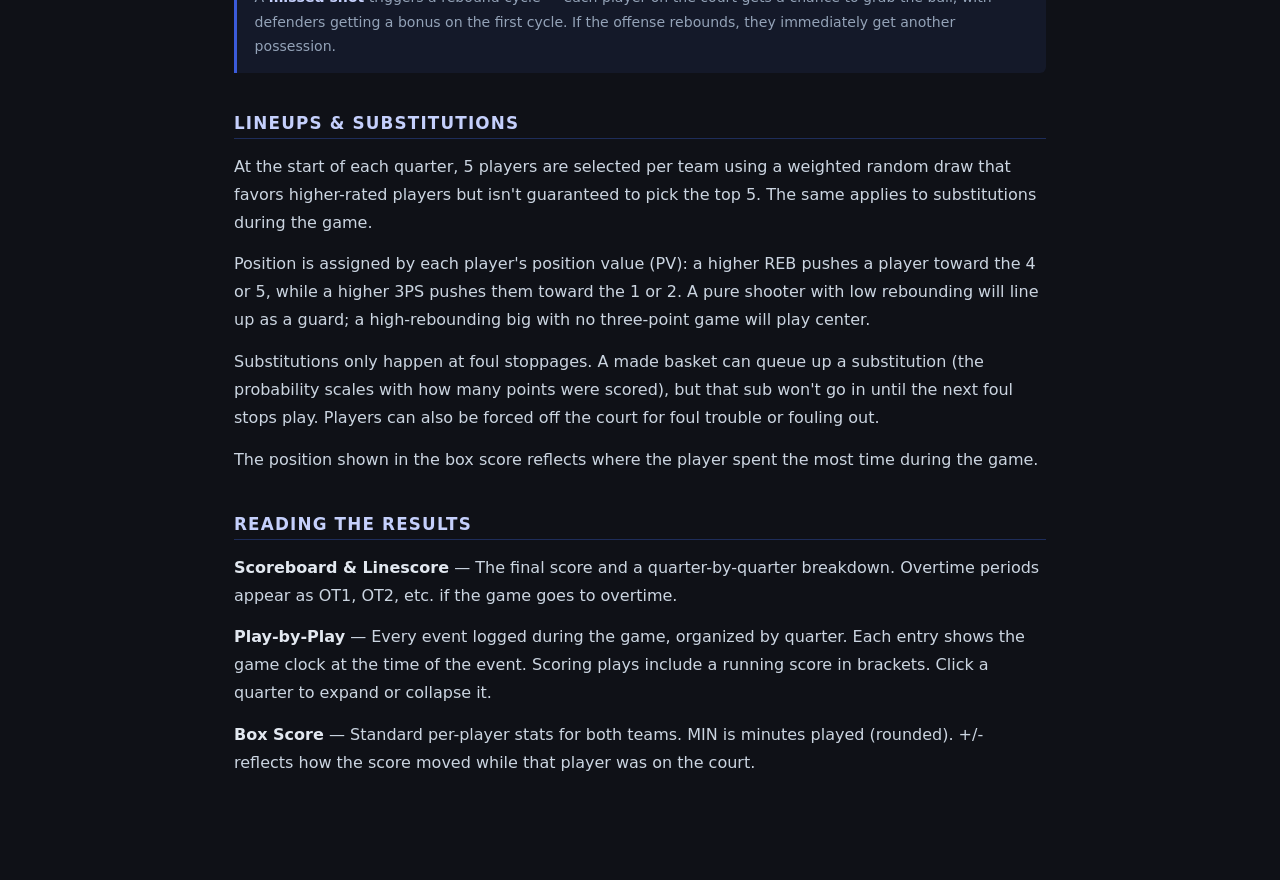
==== commit 17208599: "Add Season Simulator page and related improvements - Add season.html: full 82-game season sim, stand" ====
--- a/how-it-works.html
+++ b/how-it-works.html
@@ -107,6 +107,7 @@
     <a href="index.html" class="nav-link">Home</a>
     <a href="simulator.html" class="nav-link">Instant Results</a>
     <a href="live.html" class="nav-link">Live Sim</a>
+    <a href="season.html" class="nav-link">Season</a>
     <a href="teams.html" class="nav-link">Teams</a>
     <a href="how-it-works.html" class="nav-link active">How This Works</a>
     <a href="rulebook.html" class="nav-link">Rulebook</a>
@@ -116,7 +117,50 @@
 <div class="container">
 
   <h1 class="page-title">How This Works</h1>
-  <p class="page-subtitle">A quick guide to running a simulation and understanding what the numbers mean.</p>
+  <p class="page-subtitle">A guide to the Season Simulator, single-game and series modes, and what the numbers mean.</p>
+
+  <!-- ── Season Simulator ──────────────────────── -->
+  <div class="section">
+    <div class="section-title">Season Simulator</div>
+    <p>The Season Simulator generates a full 82-game regular season, builds standings, runs the play-in tournament (for 2021 and later), and lets you simulate the playoffs one round at a time.</p>
+    <div class="steps">
+      <div class="step">
+        <div class="step-num">1</div>
+        <div class="step-body">
+          <strong>Pick a season year</strong>
+          <span>Choose any available NBA season from the dropdown. The roster and team data for that year loads automatically. Seasons with fewer than 30 franchises are also supported — the schedule is padded so every team still plays exactly 82 games (41 home, 41 away).</span>
+        </div>
+      </div>
+      <div class="step">
+        <div class="step-num">2</div>
+        <div class="step-body">
+          <strong>Click Simulate Season</strong>
+          <span>All 82 games per team are simulated instantly using the same engine as a single-game sim. Standings update in real time as each game resolves. Teams are seeded within their conference by win total, then point differential, then head-to-head record as a tiebreaker.</span>
+        </div>
+      </div>
+      <div class="step">
+        <div class="step-num">3</div>
+        <div class="step-body">
+          <strong>Play-in tournament (2021 and later)</strong>
+          <span>Seeds 7–10 in each conference compete in a mini-bracket before the main playoffs. The 7 vs. 8 winner locks in the 7 seed. The 9 vs. 10 loser is eliminated. The two remaining teams play for the 8 seed. For pre-2021 seasons the top 8 seeds advance directly.</span>
+        </div>
+      </div>
+      <div class="step">
+        <div class="step-num">4</div>
+        <div class="step-body">
+          <strong>Round-by-round playoffs</strong>
+          <span>Click the button to simulate one round at a time — First Round, Conference Semifinals, Conference Finals, then the NBA Finals. The bracket uses the fixed 1v8, 2v7, 3v6, 4v5 first-round matchups with no reseeding. Each series follows the standard 2-2-1-1-1 home schedule, and home court advantage gives the higher seed +4 OVR per player per game. Expand any series card to see the score of every individual game.</span>
+        </div>
+      </div>
+      <div class="step">
+        <div class="step-num">5</div>
+        <div class="step-body">
+          <strong>Statistical leaderboards</strong>
+          <span>After the regular season, leaderboards show the top 10 players league-wide for Points, Rebounds, Assists, Steals, Blocks, +/-, FG%, and 3P%. Minimum qualifiers apply — at least 150 FGA for FG%, 82 3PA for 3P%, and 41 games played for counting-stat leaderboards. The qualifier for the active category is shown below the table.</span>
+        </div>
+      </div>
+    </div>
+  </div>
 
   <!-- ── Running a Simulation ───────────────────── -->
   <div class="section">
@@ -126,7 +170,7 @@
         <div class="step-num">1</div>
         <div class="step-body">
           <strong>Pick two teams</strong>
-          <span>Use the Home Team and Away Team dropdowns on the Simulator page. All 30 teams from the 2026 season are available. You cannot simulate a team against itself.</span>
+          <span>Use the Home Team and Away Team dropdowns on the Simulator page. Select a season year to load that year's rosters, then pick any two teams. You cannot simulate a team against itself.</span>
         </div>
       </div>
       <div class="step">
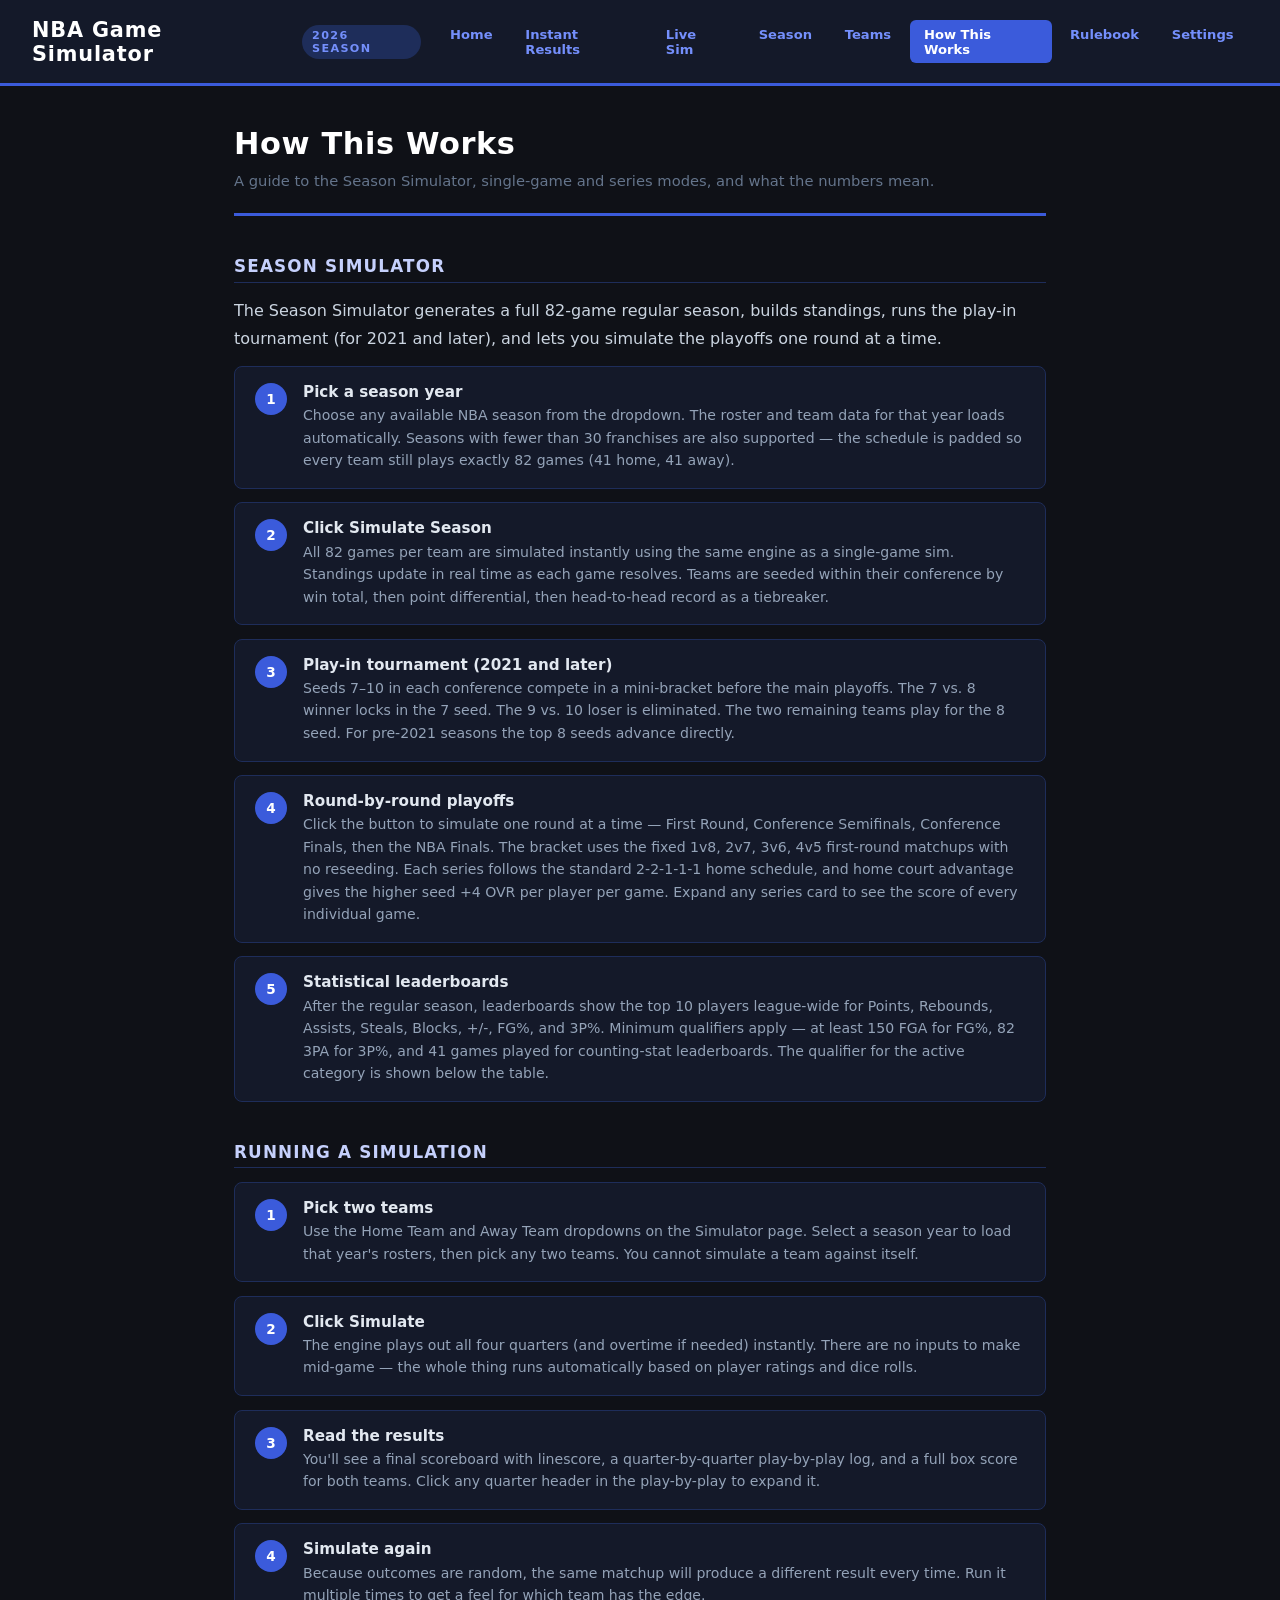
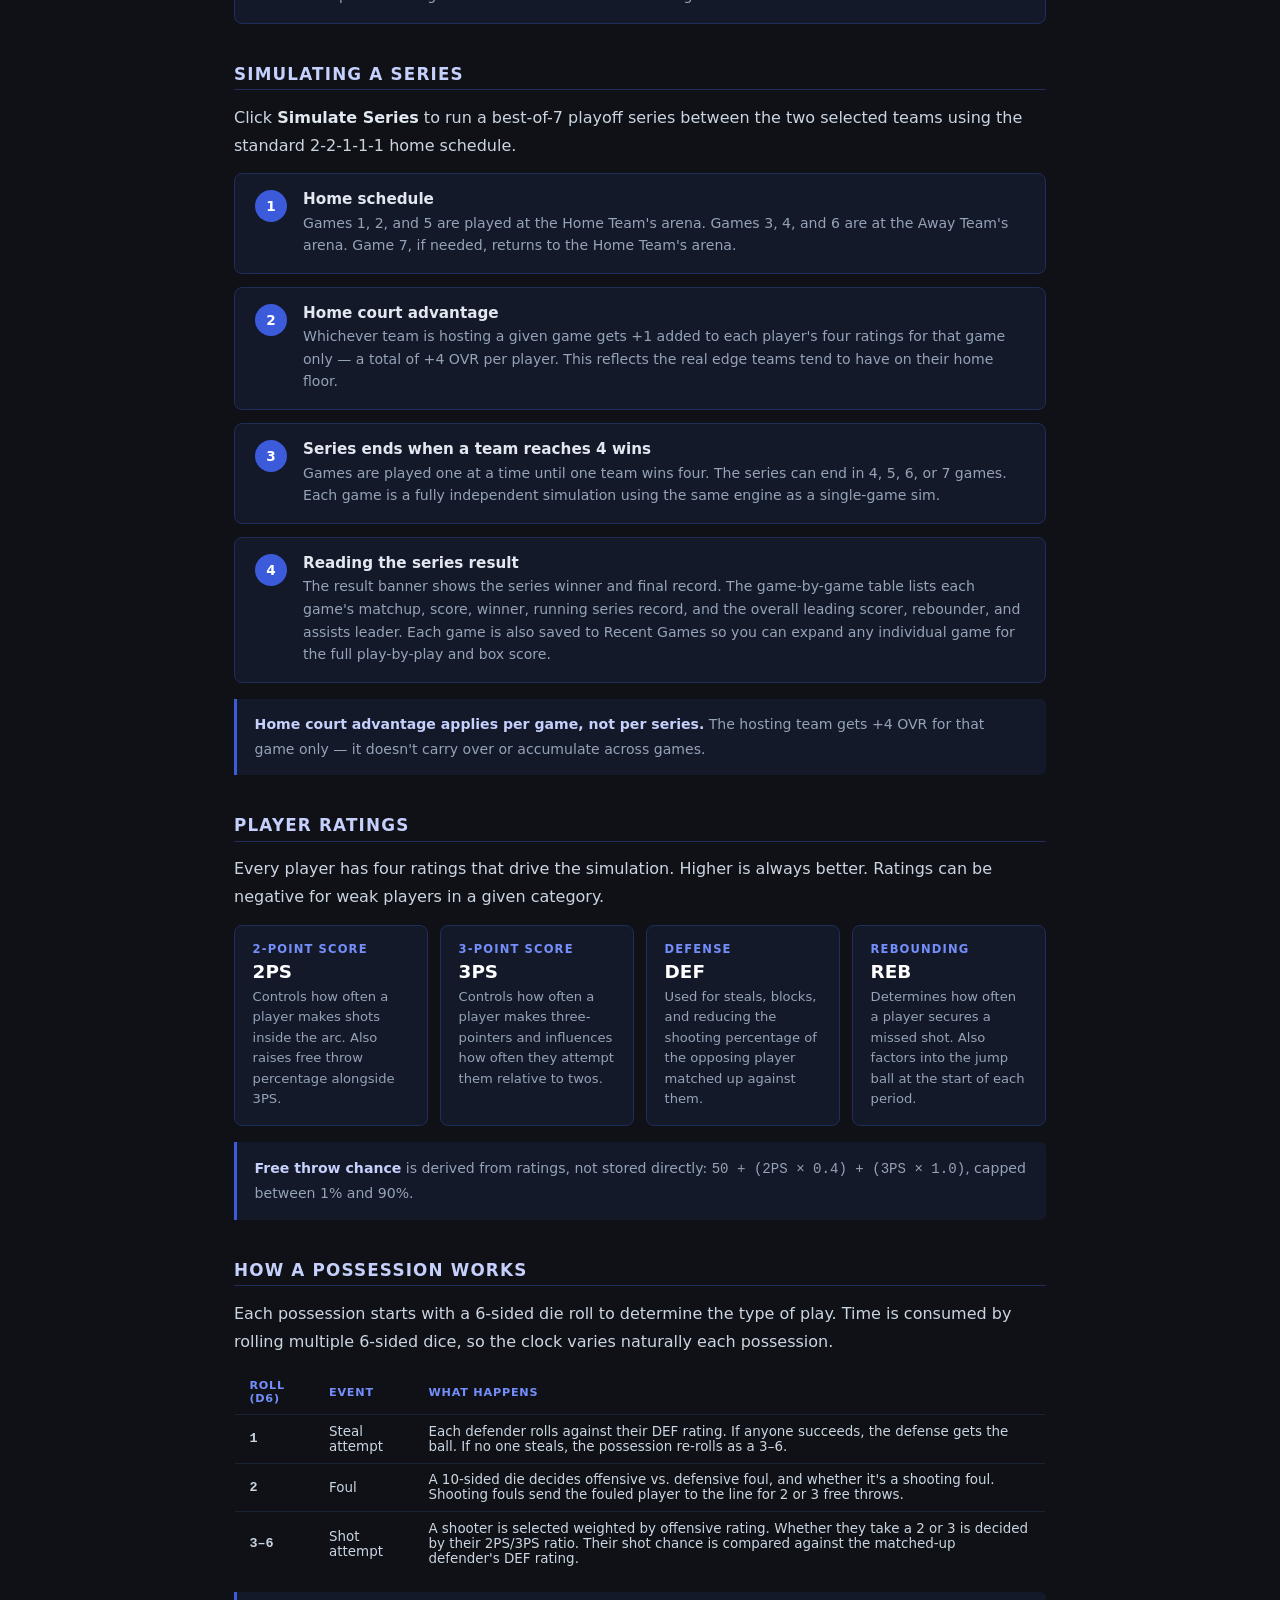
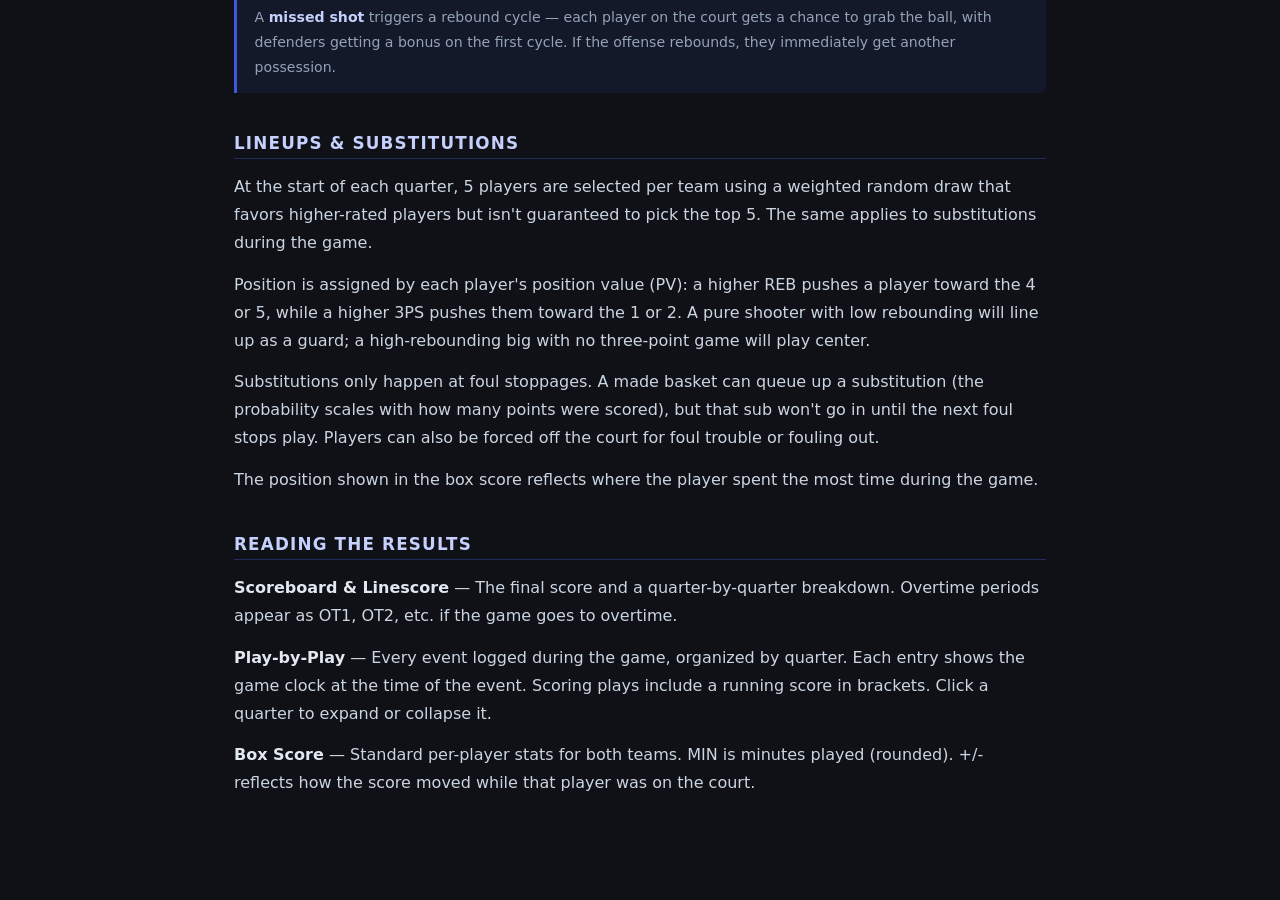
==== commit be6d017a: "Add settings page and wire up settings in season simulator - New settings.html: Rating Uncertainty t" ====
--- a/how-it-works.html
+++ b/how-it-works.html
@@ -111,6 +111,7 @@
     <a href="teams.html" class="nav-link">Teams</a>
     <a href="how-it-works.html" class="nav-link active">How This Works</a>
     <a href="rulebook.html" class="nav-link">Rulebook</a>
+    <a href="settings.html" class="nav-link">Settings</a>
   </nav>
 </header>
 
